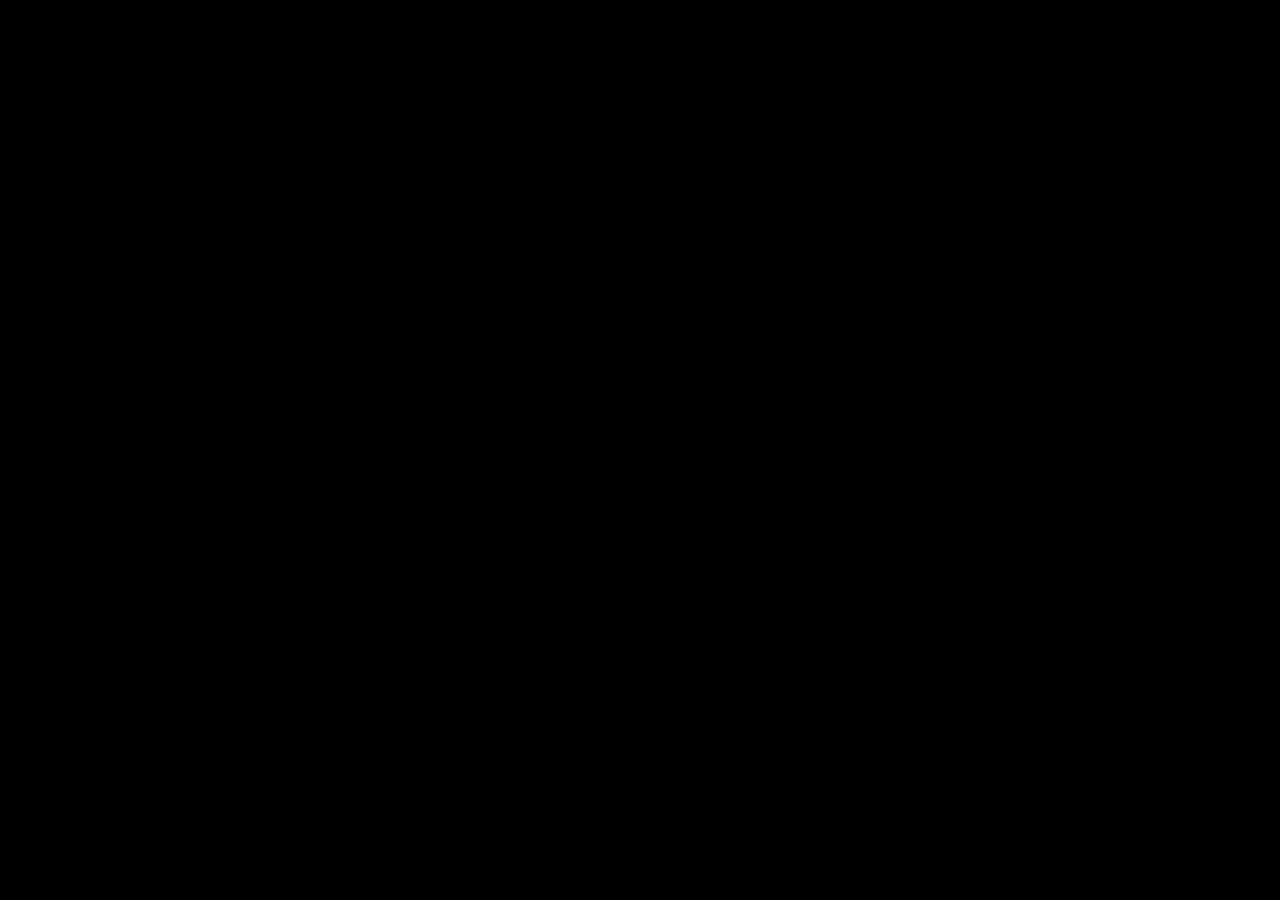
==== index.html @ d0918975 "buge fixs" ====
﻿<!DOCTYPE html>
<html>
<head>
    <meta charset="utf-8">
    <title>Sunset falafel kungen</title>
    <meta name="viewport" content="initial-scale=1.0,maximum-scale=1.0,user-scalable=no,minimal-ui" />
    <meta http-equiv="X-UA-Compatible" content="IE=edge" />
    <meta name="mobile-web-app-capable" content="yes" />
    <meta name="apple-mobile-web-app-capable" content="yes" />
    <meta name="apple-mobile-web-app-status-bar-style" content="black" />
    <link rel="stylesheet" href="stylesheets/font.css">
    <link rel="stylesheet" href="stylesheets/superslides.css">
</head>
<body>
    <div id="slides">
        <ul class="slides-container">

            <li>
                <div class="list">
                    <div class="item">
                        <div class="image">
                            <img src="images/2.png" alt="" class="preserve">
                        </div>
                        <span>Falafel rulle <b>45 Kr</b></span>
                    </div>
                    <div class="item">
                        <div class="image">
                            <img src="images/1.png" alt="" class="preserve">
                        </div>
                        <span>Falafel burgare <b>40 Kr</b></span>
                    </div>
                    <div class="item">
                        <div class="image">
                            <img src="images/3.png" alt="" class="preserve">
                        </div>
                        <span>Falafel sallad <b>59 Kr</b></span>
                    </div>
                    </div>
            </li>
           
            <li>
                <div class="image">
                    <img src="images/2.png" alt="" class="preserve">
                </div>
                <div class="container">
                    <h1>Falafel rulle</h1>
                    <h4>45 Kr</h4>
                </div>
            </li>

            <li>
                <div class="image">
                    <img src="images/1.png" alt="" class="preserve">
                </div>
                <div class="container">
                    <h1>Falafel burgare</h1>
                    <h4>40 Kr</h4>
                    <!--
            <div class="contrast">
                <p>
                    Version 0.5 was a ground up, TDD rebuild, fixing many quirky bugs and standardizing the event and control APIs.
                </p>
            </div>-->
                </div>

            </li>

            <li>
                <div class="image">
                    <img src="images/3.png" alt="" class="preserve">
                </div>
                <div class="container">
                    <h1>Falafel sallad</h1>
                    <h4>59 Kr</h4>
                </div>
            </li>
            
        </ul>
    </div>
    <script src="js/jquery.min.js"></script>
    <script src="js/jquery.easing.1.3.js"></script>
    <script src="js/jquery.animate-enhanced.min.js"></script>
    <script src="js/jquery.superslides.js" type="text/javascript" charset="utf-8"></script>
    <script>
    $(function() {
        $('#slides').superslides({
            hashchange: false,
            pagination: false,
            play:5000
        });

        $('#slides').on('animated.slides', function () {
            var current_index = $(this).superslides('current');

            if (current_index == 0) { // third slide

                $(this).superslides('stop');

                var disp = function test1() {
                    setTimeout(function () {
                        $('#slides').superslides('start')
                    }, 20000);

                }
                disp();
            }
        });
    });
    </script>
</body>
</html>
---- stylesheets/font.css ----
/* oriya */
@font-face {
  font-family: 'Baloo Bhaina';
  font-style: normal;
  font-weight: 400;
  src: local('Baloo Bhaina'), local('BalooBhaina-Regular'), url('font/BalooBhaina-Regular.ttf') format('woff2');
  unicode-range: U+0964-0965, U+0B01-0B77, U+200B-200D, U+20B9, U+25CC;
}
/* vietnamese */
@font-face {
  font-family: 'Baloo Bhaina';
  font-style: normal;
  font-weight: 400;
  src: local('Baloo Bhaina'), local('BalooBhaina-Regular'), url('font/BalooBhaina-Regular.ttf') format('woff2');
  unicode-range: U+0102-0103, U+1EA0-1EF9, U+20AB;
}
/* latin-ext */
@font-face {
  font-family: 'Baloo Bhaina';
  font-style: normal;
  font-weight: 400;
  src: local('Baloo Bhaina'), local('BalooBhaina-Regular'), url('font/BalooBhaina-Regular.ttf') format('woff2');
  unicode-range: U+0100-024F, U+1E00-1EFF, U+20A0-20AB, U+20AD-20CF, U+2C60-2C7F, U+A720-A7FF;
}
/* latin */
@font-face {
  font-family: 'Baloo Bhaina';
  font-style: normal;
  font-weight: 400;
  src: local('Baloo Bhaina'), local('BalooBhaina-Regular'), url('font/BalooBhaina-Regular.ttf') format('woff2');
  unicode-range: U+0000-00FF, U+0131, U+0152-0153, U+02C6, U+02DA, U+02DC, U+2000-206F, U+2074, U+20AC, U+2212, U+2215, U+E0FF, U+EFFD, U+F000;
}
---- stylesheets/superslides.css ----
body {
  font-family: 'Baloo Bhaina', cursive;
  line-height: 1.3;
  background:#000;
}

h1 {
  font-size: 3.64058em;
}

h2 {
  font-size: 2.94529em;
}

h3 {
  font-size: 2.25em;
}

h4 {
  font-size: 1.82029em;
}

h5 {
  font-size: 1.39058em;
}

h6 {
  font-size: 1.125em;
}

h1 {
  font-weight: normal;
  font-weight: 300;
  color: white;
  text-shadow: 0 1px 1px #000;
  margin: 30px 0;
}
@media screen and (max-width: 767px) {
  h1 {
    font-size: 2.94529em;
    margin: 15px 0;
  }
}

a {
  color: #98d9fe;
  text-decoration: none;
  -webkit-transition: color 0.15s ease;
  -moz-transition: color 0.15s ease;
  -o-transition: color 0.15s ease;
  transition: color 0.15s ease;
  text-shadow: none;
}
a:hover {
  color: #65c6fe;
}

p {
  font-size: 1.39058em;
  color: white;
  text-shadow: 0 1px 1px #555;
}
#slides {
  position: relative;
}
#slides .slides-container {
  display: none;
}
#slides .scrollable {
  *zoom: 1;
  position: relative;
  top: 0;
  left: 0;
  overflow-y: auto;
  -webkit-overflow-scrolling: touch;
  height: 100%;
}
#slides .scrollable:after {
  content: "";
  display: table;
  clear: both;
}

.slides-navigation {
  margin: 0 auto;
  position: absolute;
  z-index: 3;
  top: 46%;
  width: 100%;
}
.slides-navigation a {
  position: absolute;
  display: block;
}
.slides-navigation a.prev {
  left: 0;
}
.slides-navigation a.next {
  right: 0;
}

.slides-pagination {
  position: absolute;
  z-index: 3;
  bottom: 0;
  text-align: center;
  width: 100%;
}
.slides-pagination a {
  border: 2px solid #222;
  border-radius: 15px;
  width: 10px;
  height: 10px;
  display: -moz-inline-stack;
  display: inline-block;
  vertical-align: middle;
  *vertical-align: auto;
  zoom: 1;
  *display: inline;
  background-image: url("[data-uri]");
  margin: 2px;
  overflow: hidden;
  text-indent: -100%;
}
.slides-pagination a.current {
  background: #222;
}

.container {
    left: 90px;
    max-width: 500px;
    padding: 10px 20px;
    position: relative;
    top: 13%;
    color:#ffffff;
    width: 80%;
    margin:0 auto;
}
.container {
    text-align:center;
}

@media screen and (max-width: 767px) {
    .container {
        max-width: 100%;
        position: static;
        width: 80%;
    }
}
.image {
    margin:0 auto;
    height:320px;
    text-align:center;
}
.image img {
    max-width:100%;
}

.list >  .item > .image {
    margin:0 auto;
    height:10%;
}

.list >  .item > .image > img {
    max-width:50%;
}

.list .item > span {
    margin:10px 0;
    color:#ffffff;
    text-align:center;
    display:block;
    font-size:1.5em;
}
.list .item > span  > b {
    font-size:1.2em;
}
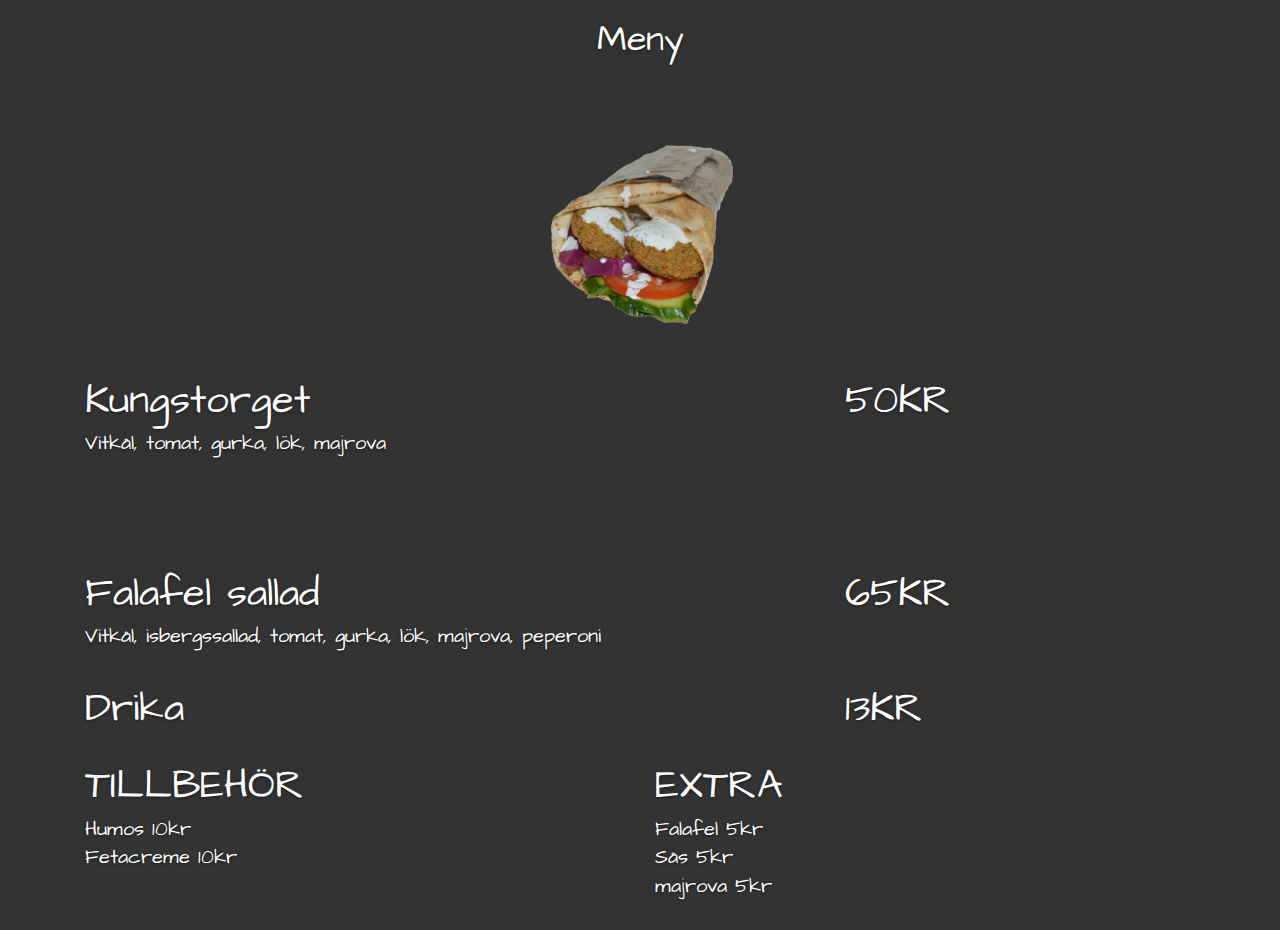
==== commit 363f2c2f: "new menu" ====
--- a/index.html
+++ b/index.html
@@ -1,111 +1,115 @@
-﻿<!DOCTYPE html>
-<html>
-<head>
+<!DOCTYPE html>
+<html lang="en">
+  <head>
     <meta charset="utf-8">
-    <title>Sunset falafel kungen</title>
-    <meta name="viewport" content="initial-scale=1.0,maximum-scale=1.0,user-scalable=no,minimal-ui" />
-    <meta http-equiv="X-UA-Compatible" content="IE=edge" />
-    <meta name="mobile-web-app-capable" content="yes" />
-    <meta name="apple-mobile-web-app-capable" content="yes" />
-    <meta name="apple-mobile-web-app-status-bar-style" content="black" />
-    <link rel="stylesheet" href="stylesheets/font.css">
-    <link rel="stylesheet" href="stylesheets/superslides.css">
-</head>
-<body>
-    <div id="slides">
-        <ul class="slides-container">
+    <meta http-equiv="X-UA-Compatible" content="IE=edge">
+    <meta name="viewport" content="width=device-width, initial-scale=1">
+    <!-- The above 3 meta tags *must* come first in the head; any other head content must come *after* these tags -->
+    <title>Falafel kungen</title>
+	<link href="https://fonts.googleapis.com/css?family=Architects+Daughter" rel="stylesheet">
+    <!-- Bootstrap -->
+    <link href="css/bootstrap.css" rel="stylesheet">
+	  <!-- Custom styles for this template -->
+    <link href="css/cover.css" rel="stylesheet">
 
-            <li>
-                <div class="list">
-                    <div class="item">
-                        <div class="image">
-                            <img src="images/2.png" alt="" class="preserve">
-                        </div>
-                        <span>Falafel rulle <b>45 Kr</b></span>
-                    </div>
-                    <div class="item">
-                        <div class="image">
-                            <img src="images/1.png" alt="" class="preserve">
-                        </div>
-                        <span>Falafel burgare <b>40 Kr</b></span>
-                    </div>
-                    <div class="item">
-                        <div class="image">
-                            <img src="images/3.png" alt="" class="preserve">
-                        </div>
-                        <span>Falafel sallad <b>59 Kr</b></span>
-                    </div>
-                    </div>
-            </li>
-           
-            <li>
-                <div class="image">
-                    <img src="images/2.png" alt="" class="preserve">
-                </div>
-                <div class="container">
-                    <h1>Falafel rulle</h1>
-                    <h4>45 Kr</h4>
-                </div>
-            </li>
+    <!-- HTML5 shim and Respond.js for IE8 support of HTML5 elements and media queries -->
+    <!-- WARNING: Respond.js doesn't work if you view the page via file:// -->
+    <!--[if lt IE 9]>
+      <script src="https://oss.maxcdn.com/html5shiv/3.7.3/html5shiv.min.js"></script>
+      <script src="https://oss.maxcdn.com/respond/1.4.2/respond.min.js"></script>
+    <![endif]-->
+  </head>
+  <body>
+    <div class="container">
+	  <h1>Meny</h1>
+      <div class="row">
+		<!--Kungstorget-->
+		<div class="col-xs-4 col-xs-offset-4">
+			<img src="images/2.png" alt="" class="preserve">
+		</div>
+        <div class="col-xs-12 ">
+		   <div class="col-xs-8 text-left">
+				Kungstorget
+				<p>Vitkål, tomat, gurka, lök, majrova</p>
+		   </div>
+		   <div class="col-xs-4 text-left">
+				50KR
+		   </div>
+		</div>
+		<!--Orient-
+		<div class="col-xs-12">
+		   <div class="col-xs-8 text-left">
+				Orient
+				<p>Hommos, gurka, lök, majrova</p>
+		   </div>
+		   <div class="col-xs-4 text-left">
+				50KR
+		   </div>
+		</div>
+		<!--Grekisk--
+		<div class="col-xs-12">
+		   <div class="col-xs-8 text-left">
+				Grekisk
+				<p>Fetacreme, oliver, vitkål, tomat, gurka, lök</p>
+		   </div>
+		   <div class="col-xs-4 text-left">
+				55KR
+		   </div>
+		</div>-->
+		<!--Falafel sallad-->
+		<div class="col-xs-4 col-xs-offset-4">
+			<img src="images/3.png" alt="" class="preserve">
+		</div>
+		<div class="col-xs-12">
+		   <div class="col-xs-8 text-left">
+				Falafel sallad
+				<p>Vitkål, isbergssallad, tomat, gurka, lök, majrova, peperoni</p>
+		   </div>
+		   <div class="col-xs-4 text-left">
+				65KR
+		   </div>
+		</div>
+		<!--Falafeltallrik--
+		<div class="col-xs-12">
+		   <div class="col-xs-8 text-left">
+				Falafeltallrik
+				<p>Pommes/ris, isbergssallad, tomat, gurka, lök, peperoni</p>
+		   </div>
+		   <div class="col-xs-4 text-left">
+				70KR
+		   </div>
+		</div>-->
+		<div class="col-xs-12">
+		   <div class="col-xs-8 text-left">
+				Drika
+		   </div>
+		   <div class="col-xs-4 text-left">
+				13KR
+		   </div>
+		</div>
+		<div class="col-xs-12">
+		   <div class="col-xs-6 text-left">
+				TILLBEHÖR
+				<p>
+					Humos 10kr <br/>
+					Fetacreme 10kr
+				</p>
+		   </div>
+		   <div class="col-xs-6 text-left">
+				EXTRA
+				<p>
+					Falafel 5kr <br/>
+					Sås 5kr<br/>
+					majrova 5kr
+				</p>
+		   </div>
+		</div>
+      </div>
 
-            <li>
-                <div class="image">
-                    <img src="images/1.png" alt="" class="preserve">
-                </div>
-                <div class="container">
-                    <h1>Falafel burgare</h1>
-                    <h4>40 Kr</h4>
-                    <!--
-            <div class="contrast">
-                <p>
-                    Version 0.5 was a ground up, TDD rebuild, fixing many quirky bugs and standardizing the event and control APIs.
-                </p>
-            </div>-->
-                </div>
 
-            </li>
-
-            <li>
-                <div class="image">
-                    <img src="images/3.png" alt="" class="preserve">
-                </div>
-                <div class="container">
-                    <h1>Falafel sallad</h1>
-                    <h4>59 Kr</h4>
-                </div>
-            </li>
-            
-        </ul>
-    </div>
-    <script src="js/jquery.min.js"></script>
-    <script src="js/jquery.easing.1.3.js"></script>
-    <script src="js/jquery.animate-enhanced.min.js"></script>
-    <script src="js/jquery.superslides.js" type="text/javascript" charset="utf-8"></script>
-    <script>
-    $(function() {
-        $('#slides').superslides({
-            hashchange: false,
-            pagination: false,
-            play:5000
-        });
-
-        $('#slides').on('animated.slides', function () {
-            var current_index = $(this).superslides('current');
-
-            if (current_index == 0) { // third slide
-
-                $(this).superslides('stop');
-
-                var disp = function test1() {
-                    setTimeout(function () {
-                        $('#slides').superslides('start')
-                    }, 20000);
-
-                }
-                disp();
-            }
-        });
-    });
-    </script>
-</body>
+    <!-- jQuery (necessary for Bootstrap's JavaScript plugins) -->
+    <script src="https://ajax.googleapis.com/ajax/libs/jquery/1.12.4/jquery.min.js"></script>
+    <!-- Include all compiled plugins (below), or include individual files as needed -->
+    <script src="js/bootstrap.min.js"></script>
+  </body>
 </html>--- a/css/cover.css
+++ b/css/cover.css
@@ -0,0 +1,46 @@
+/*
+ * Globals
+ */
+
+/* Links */
+a,
+a:focus,
+a:hover {
+  color: #fff;
+}
+
+/* Custom default button */
+.btn-default,
+.btn-default:hover,
+.btn-default:focus {
+  color: #333;
+  text-shadow: none; /* Prevent inheritance from `body` */
+  background-color: #fff;
+  border: 1px solid #fff;
+}
+
+
+/*
+ * Base structure
+ */
+
+html,
+body {
+  height: 100%;
+  background-color: #333;
+}
+body {
+  color: #fff;
+  text-align: center;
+  text-shadow: 0 1px 3px rgba(0,0,0,.5);
+   font-family: 'Architects Daughter', cursive;
+   font-size:4em;
+   font weight:700;
+}
+p{
+	font-size:0.5em;
+}
+.row {margin-top:50px;}
+.row > div{margin-bottom:20px;}
+img{max-width:100%;}
+
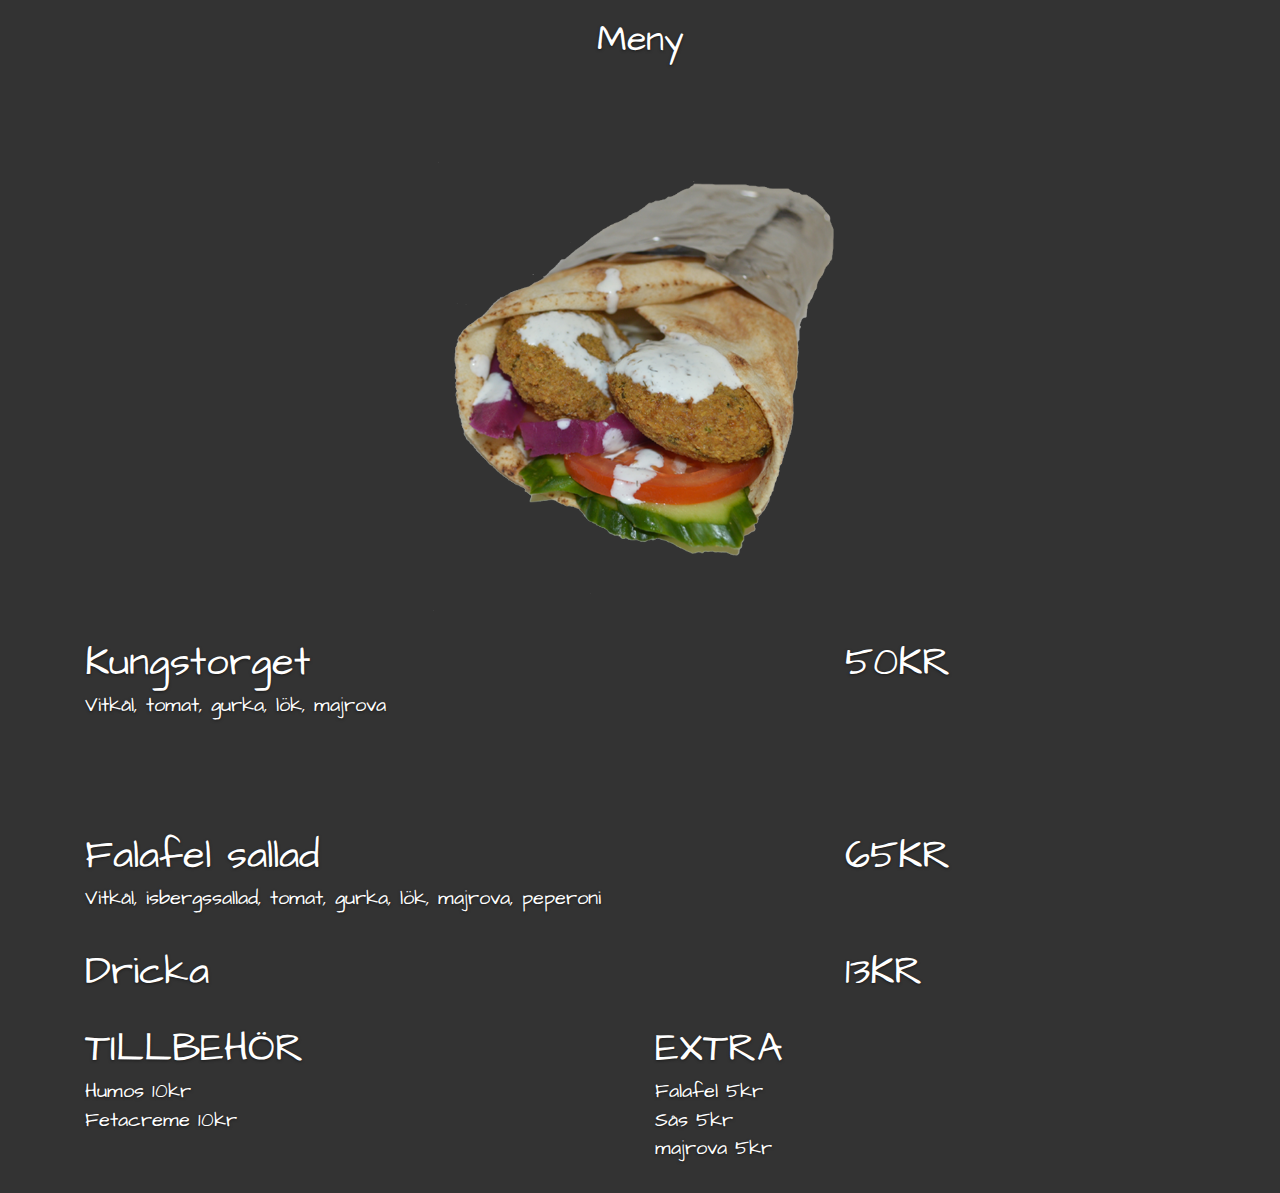
==== commit fbfc2751: "new updates" ====
--- a/index.html
+++ b/index.html
@@ -24,7 +24,7 @@
 	  <h1>Meny</h1>
       <div class="row">
 		<!--Kungstorget-->
-		<div class="col-xs-4 col-xs-offset-4">
+		<div class="col-xs-8 col-xs-offset-2">
 			<img src="images/2.png" alt="" class="preserve">
 		</div>
         <div class="col-xs-12 ">
@@ -57,7 +57,7 @@
 		   </div>
 		</div>-->
 		<!--Falafel sallad-->
-		<div class="col-xs-4 col-xs-offset-4">
+		<div class="col-xs-8 col-xs-offset-2">
 			<img src="images/3.png" alt="" class="preserve">
 		</div>
 		<div class="col-xs-12">
@@ -81,7 +81,7 @@
 		</div>-->
 		<div class="col-xs-12">
 		   <div class="col-xs-8 text-left">
-				Drika
+				Dricka
 		   </div>
 		   <div class="col-xs-4 text-left">
 				13KR
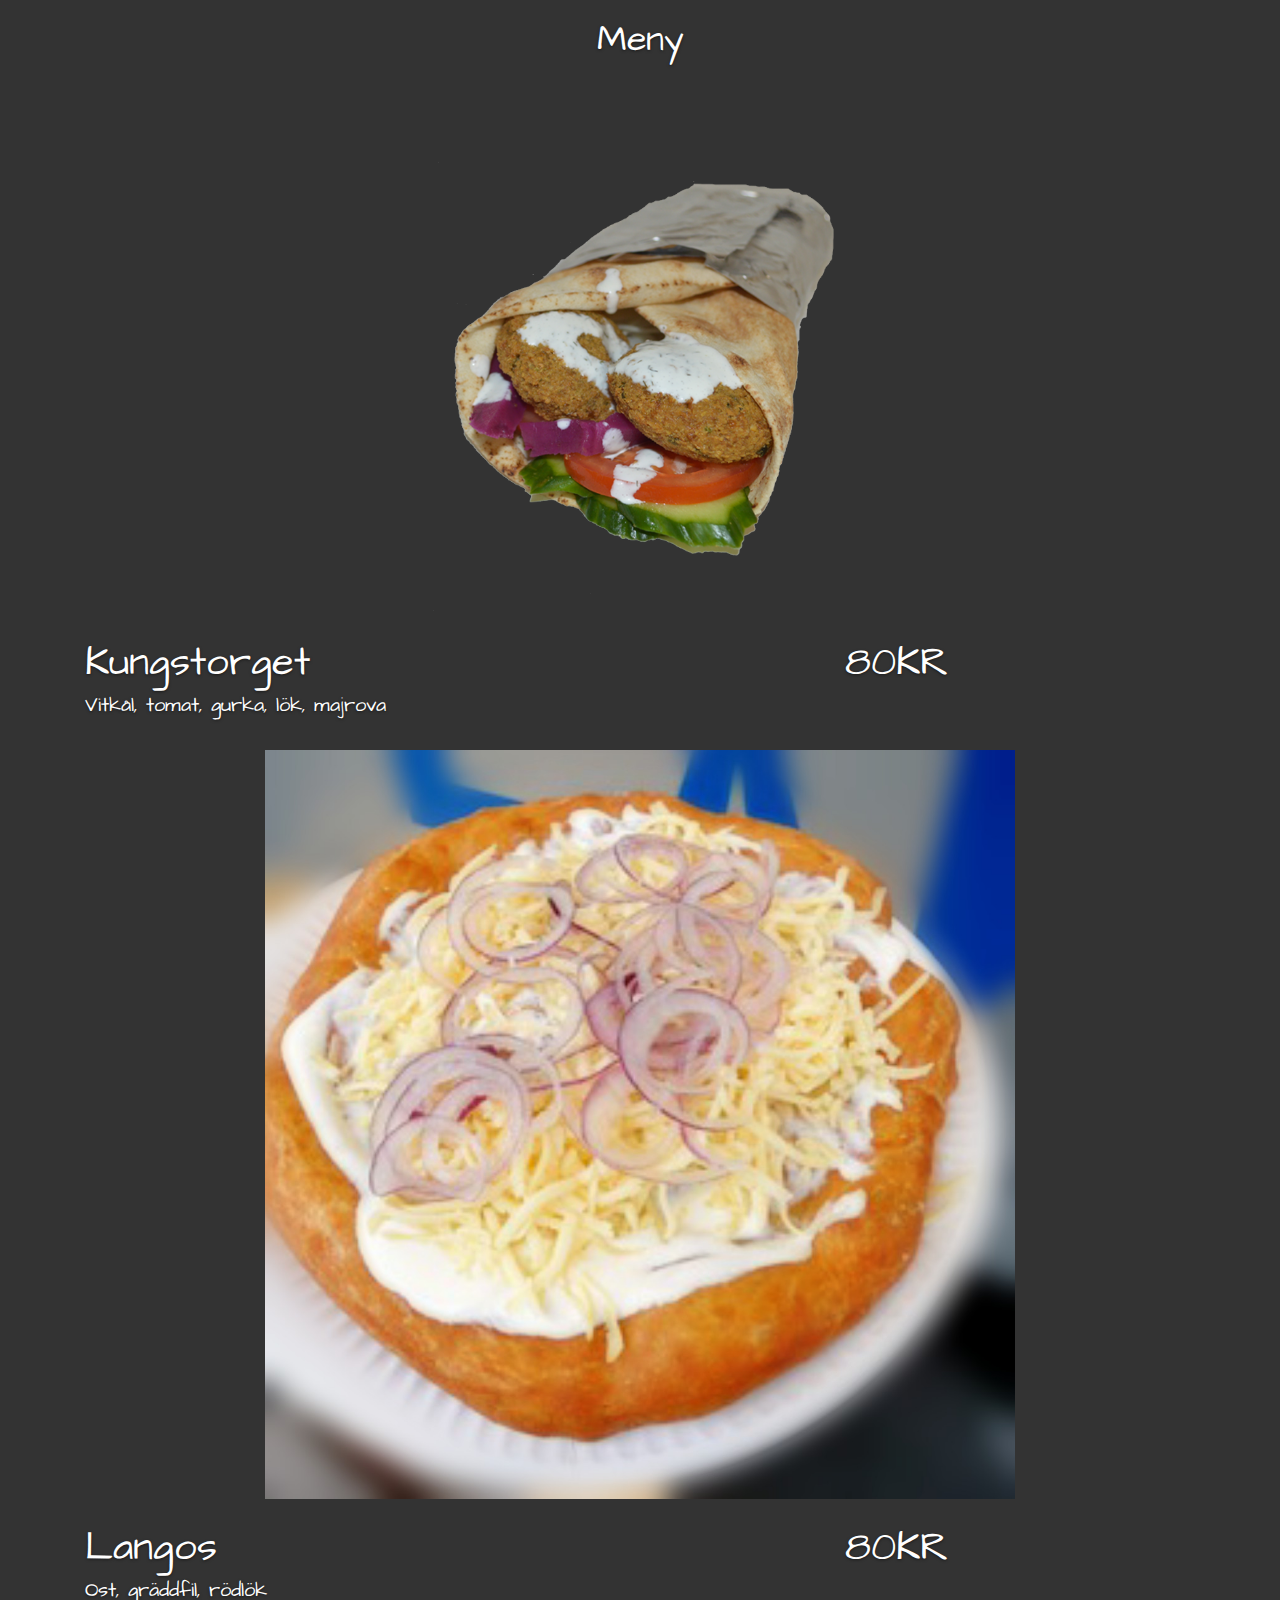
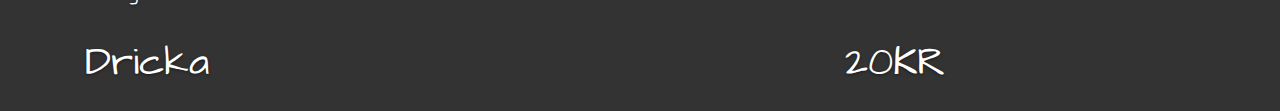
==== commit e4399c73: "new menu" ====
--- a/index.html
+++ b/index.html
@@ -33,7 +33,7 @@
 				<p>Vitkål, tomat, gurka, lök, majrova</p>
 		   </div>
 		   <div class="col-xs-4 text-left">
-				50KR
+				80KR
 		   </div>
 		</div>
 		<!--Orient-
@@ -58,15 +58,15 @@
 		</div>-->
 		<!--Falafel sallad-->
 		<div class="col-xs-8 col-xs-offset-2">
-			<img src="images/3.png" alt="" class="preserve">
+			<img src="images/4.jpg" alt="" class="preserve">
 		</div>
 		<div class="col-xs-12">
 		   <div class="col-xs-8 text-left">
-				Falafel sallad
-				<p>Vitkål, isbergssallad, tomat, gurka, lök, majrova, peperoni</p>
+				Langos
+				<p>Ost, gräddfil, rödlök</p>
 		   </div>
 		   <div class="col-xs-4 text-left">
-				65KR
+				80KR
 		   </div>
 		</div>
 		<!--Falafeltallrik--
@@ -84,9 +84,10 @@
 				Dricka
 		   </div>
 		   <div class="col-xs-4 text-left">
-				13KR
+				20KR
 		   </div>
 		</div>
+		<!--
 		<div class="col-xs-12">
 		   <div class="col-xs-6 text-left">
 				TILLBEHÖR
@@ -102,7 +103,7 @@
 					Sås 5kr<br/>
 					majrova 5kr
 				</p>
-		   </div>
+		   </div>-->
 		</div>
       </div>
 
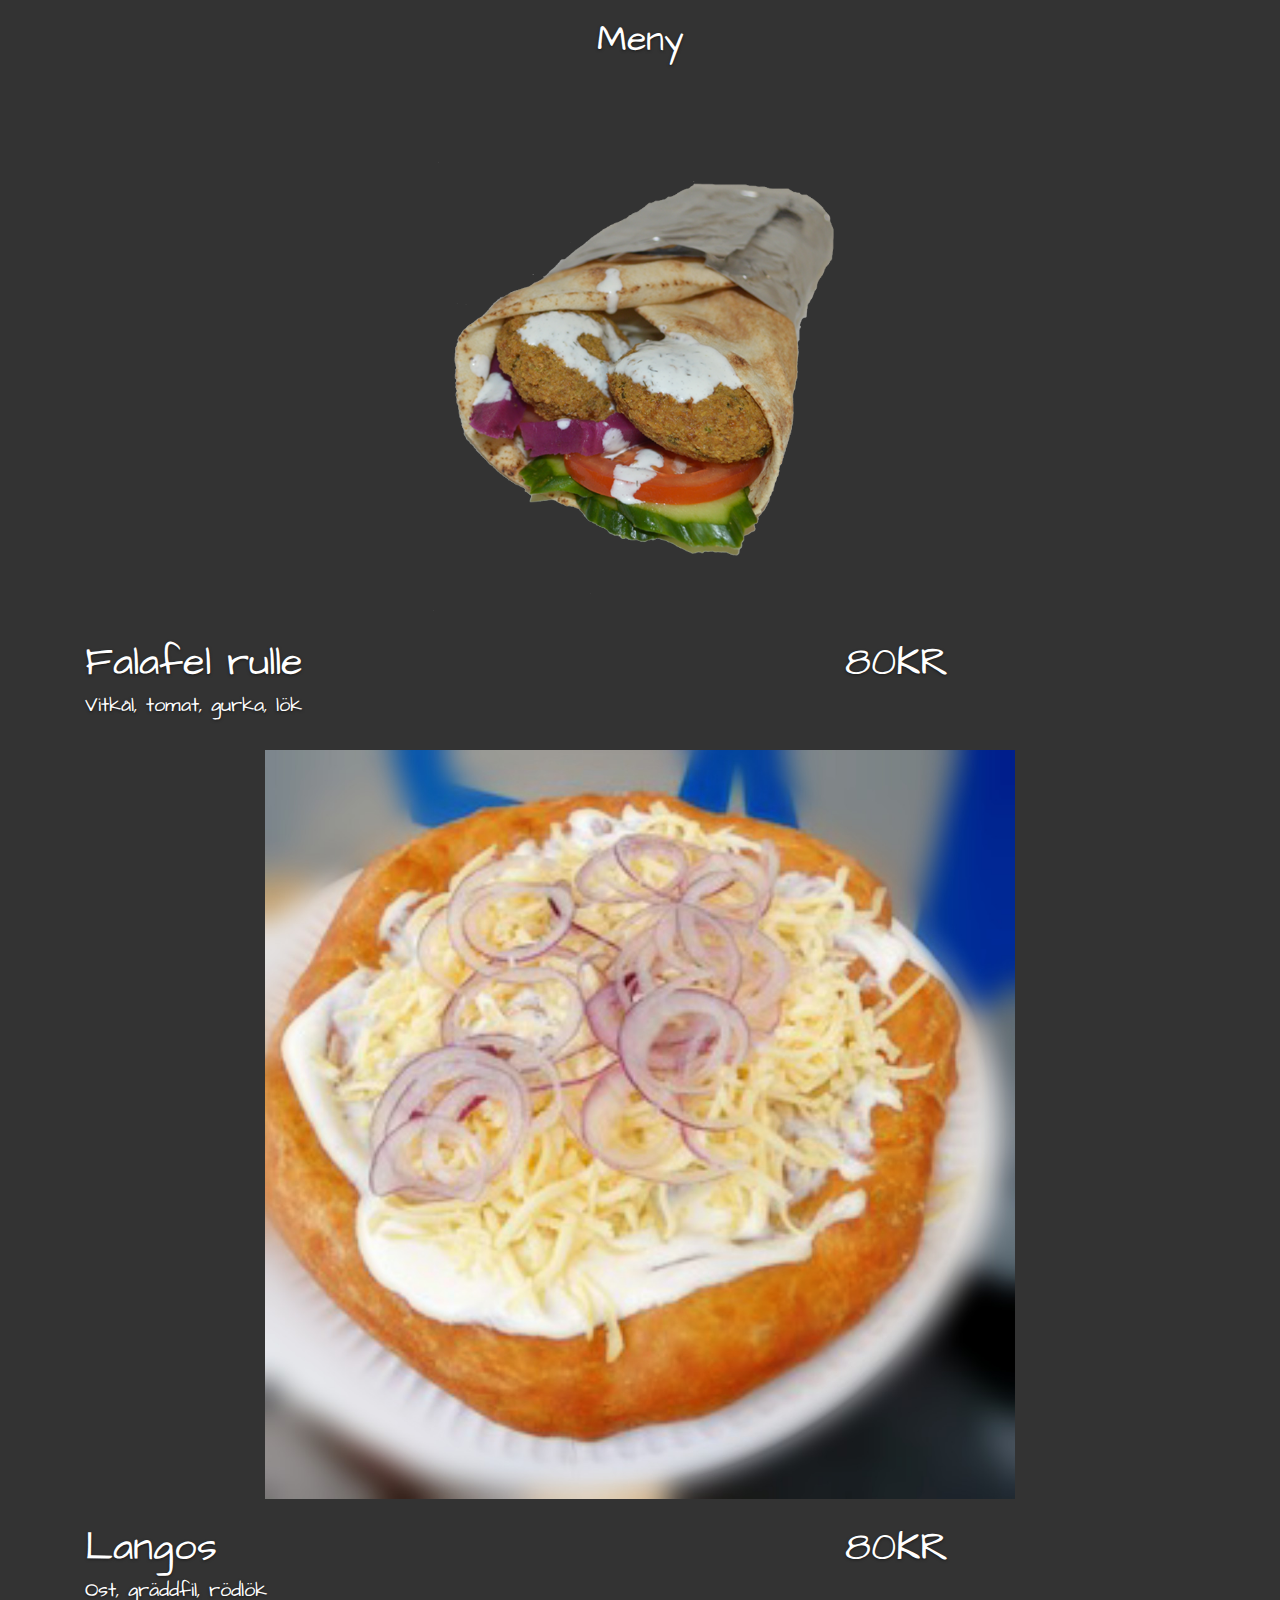
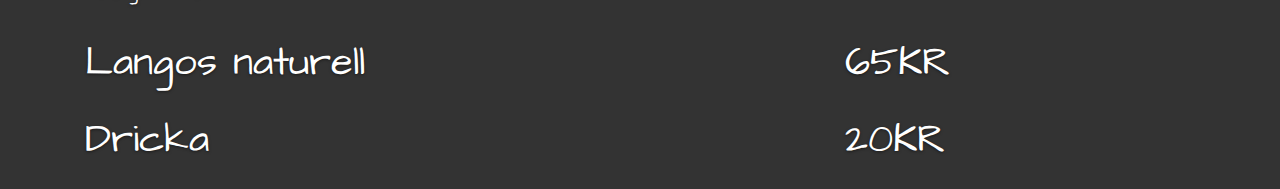
==== commit 5944d095: "New menu update" ====
--- a/index.html
+++ b/index.html
@@ -29,8 +29,8 @@
 		</div>
         <div class="col-xs-12 ">
 		   <div class="col-xs-8 text-left">
-				Kungstorget
-				<p>Vitkål, tomat, gurka, lök, majrova</p>
+				Falafel rulle
+				<p>Vitkål, tomat, gurka, lök</p>
 		   </div>
 		   <div class="col-xs-4 text-left">
 				80KR
@@ -67,6 +67,14 @@
 		   </div>
 		   <div class="col-xs-4 text-left">
 				80KR
+		   </div>
+		</div>
+		<div class="col-xs-12">
+		   <div class="col-xs-8 text-left">
+				Langos naturell
+		   </div>
+		   <div class="col-xs-4 text-left">
+				65KR
 		   </div>
 		</div>
 		<!--Falafeltallrik--
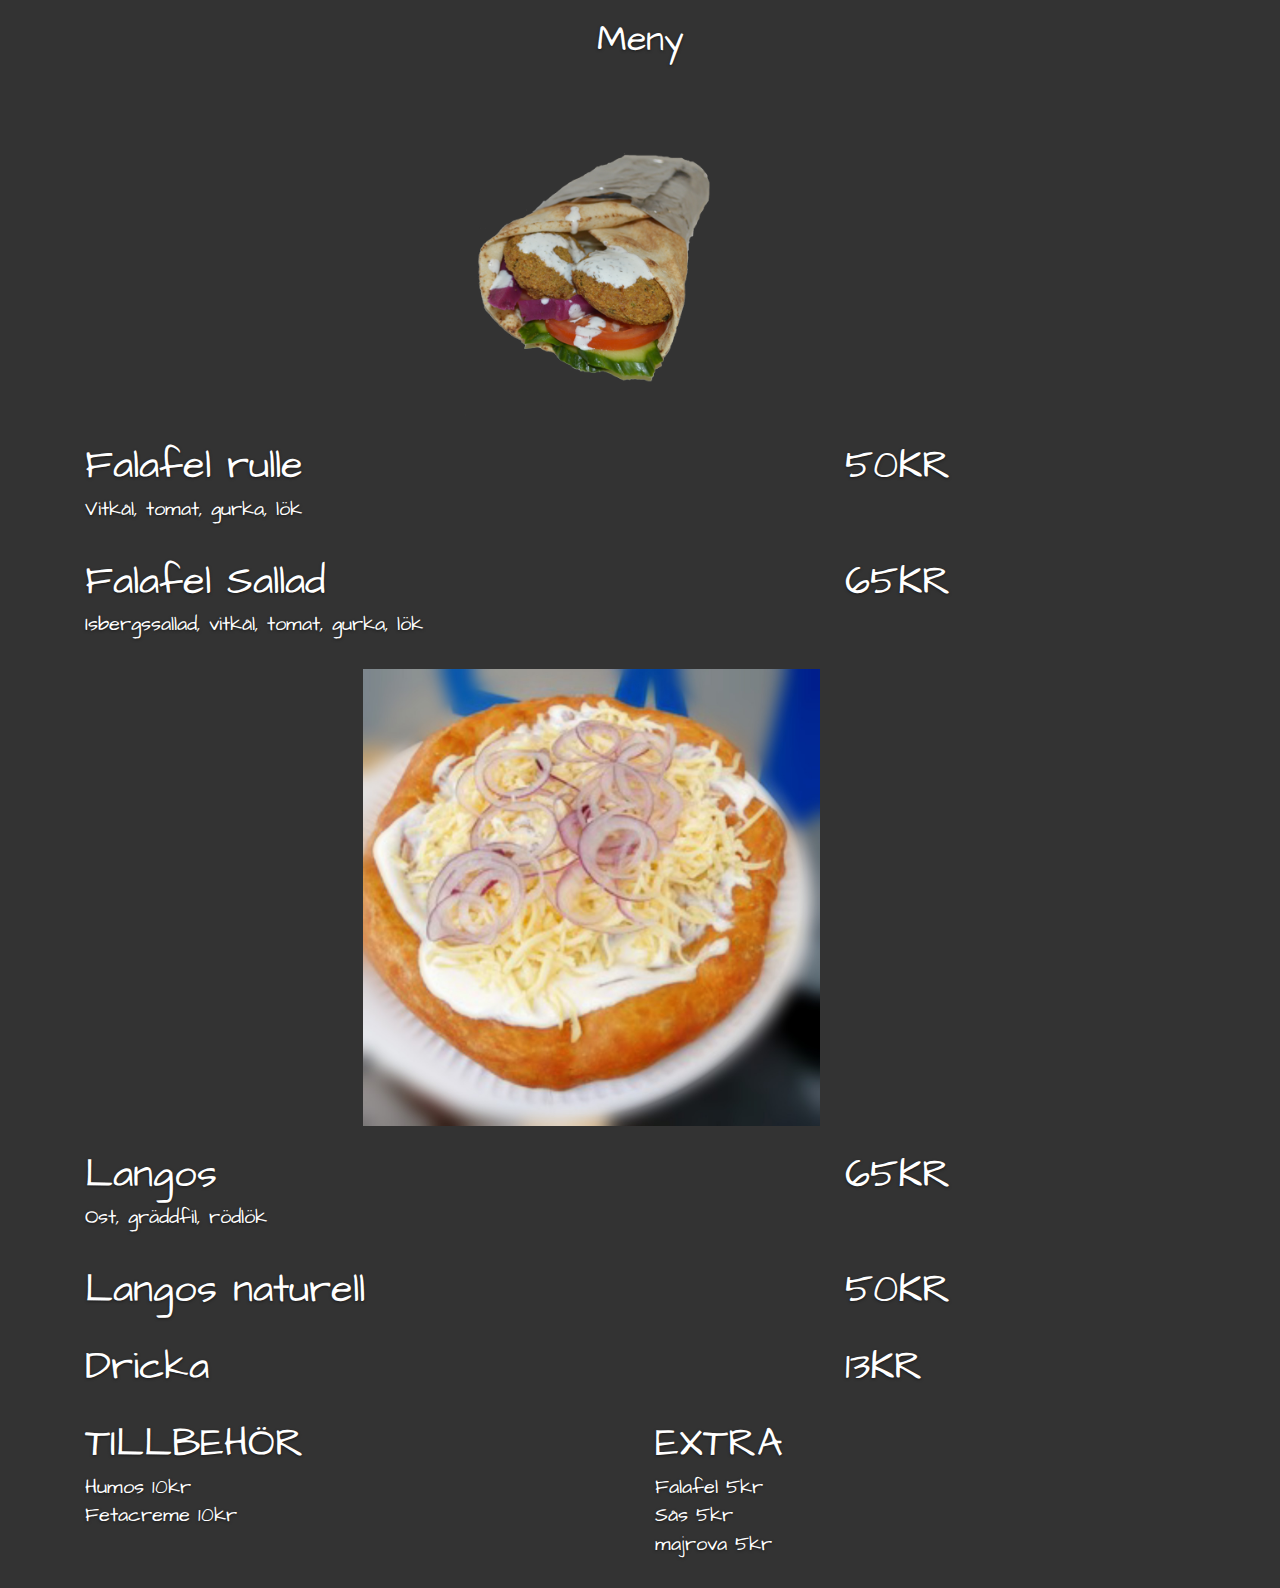
==== commit fb43ca59: "small images" ====
--- a/index.html
+++ b/index.html
@@ -24,7 +24,7 @@
 	  <h1>Meny</h1>
       <div class="row">
 		<!--Kungstorget-->
-		<div class="col-xs-8 col-xs-offset-2">
+		<div class="col-xs-5 col-xs-offset-3">
 			<img src="images/2.png" alt="" class="preserve">
 		</div>
         <div class="col-xs-12 ">
@@ -33,7 +33,16 @@
 				<p>Vitkål, tomat, gurka, lök</p>
 		   </div>
 		   <div class="col-xs-4 text-left">
-				80KR
+				50KR
+		   </div>
+		</div>
+		<div class="col-xs-12">
+		   <div class="col-xs-8 text-left">
+				Falafel Sallad
+				<p>Isbergssallad, vitkål, tomat, gurka, lök</p>
+		   </div>
+		   <div class="col-xs-4 text-left">
+				65KR
 		   </div>
 		</div>
 		<!--Orient-
@@ -57,7 +66,7 @@
 		   </div>
 		</div>-->
 		<!--Falafel sallad-->
-		<div class="col-xs-8 col-xs-offset-2">
+		<div class="col-xs-5 col-xs-offset-3">
 			<img src="images/4.jpg" alt="" class="preserve">
 		</div>
 		<div class="col-xs-12">
@@ -66,7 +75,7 @@
 				<p>Ost, gräddfil, rödlök</p>
 		   </div>
 		   <div class="col-xs-4 text-left">
-				80KR
+				65KR
 		   </div>
 		</div>
 		<div class="col-xs-12">
@@ -74,7 +83,7 @@
 				Langos naturell
 		   </div>
 		   <div class="col-xs-4 text-left">
-				65KR
+				50KR
 		   </div>
 		</div>
 		<!--Falafeltallrik--
@@ -92,10 +101,10 @@
 				Dricka
 		   </div>
 		   <div class="col-xs-4 text-left">
-				20KR
+				13KR
 		   </div>
 		</div>
-		<!--
+		
 		<div class="col-xs-12">
 		   <div class="col-xs-6 text-left">
 				TILLBEHÖR
@@ -111,7 +120,7 @@
 					Sås 5kr<br/>
 					majrova 5kr
 				</p>
-		   </div>-->
+		   </div>
 		</div>
       </div>
 
